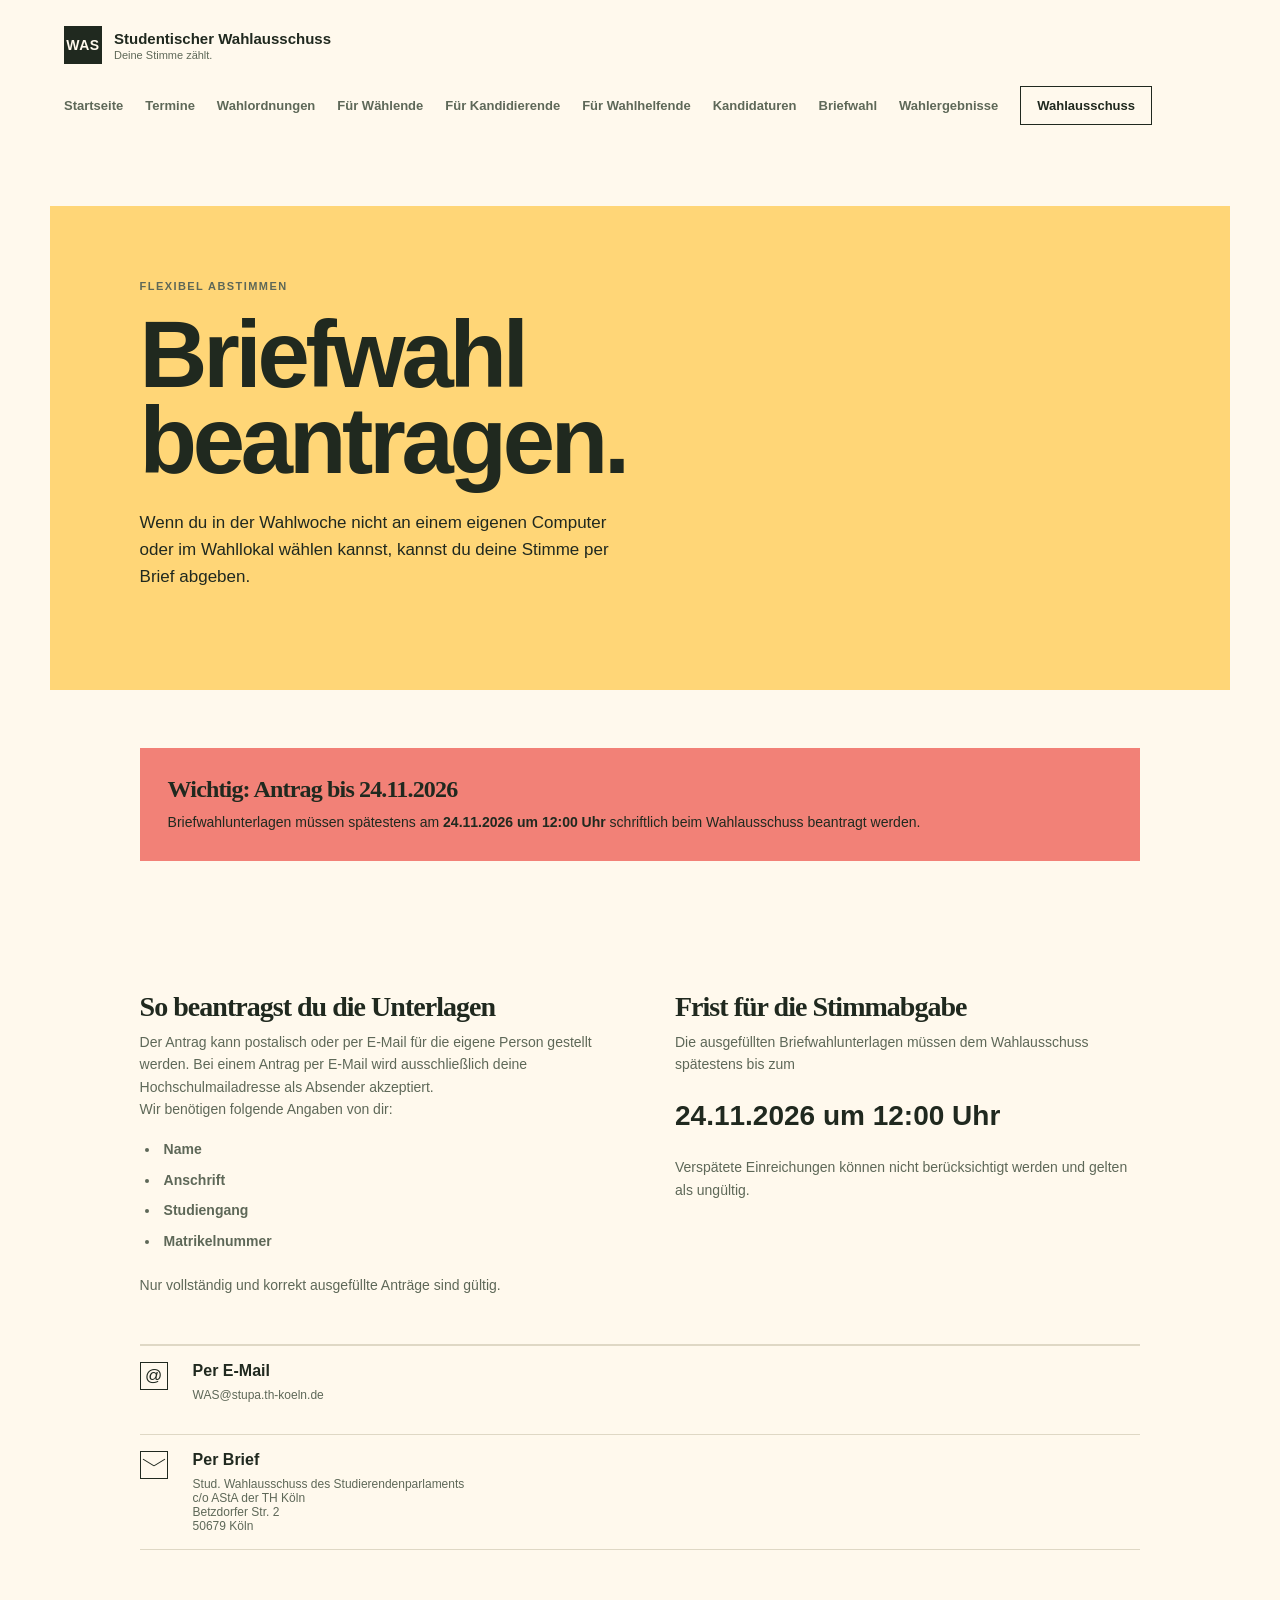
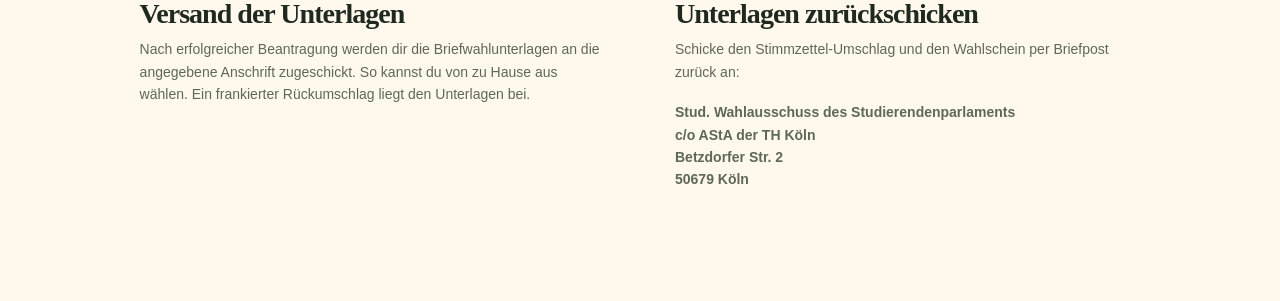
==== briefwahl.html @ cf27ba17 "Initial website for student election committee" ====
<!doctype html>
<html lang="de">
  <head>
    <meta charset="UTF-8" />
    <meta name="viewport" content="width=device-width, initial-scale=1.0" />
    <title>Briefwahl | Studentischer Wahlausschuss</title>
    <link rel="stylesheet" href="styles.css" />
    <script src="script.js" defer></script>
  </head>
  <body class="inner-page">
    <header class="site-header">
      <a class="brand" href="index.html" aria-label="Startseite Studentischer Wahlausschuss">
        <span class="brand-mark">WAS</span>
        <span><strong>Studentischer Wahlausschuss</strong><small>Deine Stimme zählt.</small></span>
      </a>
      <button class="menu-toggle" type="button" aria-expanded="false" aria-controls="site-nav">Menü</button>
      <nav id="site-nav" class="site-nav" aria-label="Hauptnavigation">
        <a href="index.html">Startseite</a><a href="termine.html">Termine</a><a href="wahlordnungen.html">Wahlordnungen</a><a href="waehlende.html">Für Wählende</a><a href="kandidierende.html">Für Kandidierende</a><a href="wahlhelfende.html">Für Wahlhelfende</a><a href="kandidaturen.html">Kandidaturen</a><a href="briefwahl.html">Briefwahl</a><a href="wahlergebnisse.html">Wahlergebnisse</a><a class="nav-cta" href="wahlausschuss.html">Wahlausschuss</a>
      </nav>
    </header>

    <main class="page-main">
      <section class="page-hero color-yellow">
        <p class="eyebrow">Flexibel abstimmen</p>
        <h1>Briefwahl<br /><em>beantragen.</em></h1>
        <p>Wenn du in der Wahlwoche nicht an einem eigenen Computer oder im Wahllokal wählen kannst, kannst du deine Stimme per Brief abgeben.</p>
      </section>

      <section class="page-callout" aria-labelledby="briefwahl-hinweis">
        <div class="callout callout-coral">
          <h2 id="briefwahl-hinweis">Wichtig: Antrag bis 24.11.2026</h2>
          <p>Briefwahlunterlagen müssen spätestens am <strong>24.11.2026 um 12:00 Uhr</strong> schriftlich beim Wahlausschuss beantragt werden.</p>
        </div>
      </section>

      <section class="page-content">
        <div class="text-columns briefwahl-copy">
          <div>
            <h2>So beantragst du die Unterlagen</h2>
            <p>Der Antrag kann postalisch oder per E-Mail für die eigene Person gestellt werden. Bei einem Antrag per E-Mail wird ausschließlich deine Hochschulmailadresse als Absender akzeptiert.</p>
            <p>Wir benötigen folgende Angaben von dir:</p>
            <ul>
              <li><strong>Name</strong></li>
              <li><strong>Anschrift</strong></li>
              <li><strong>Studiengang</strong></li>
              <li><strong>Matrikelnummer</strong></li>
            </ul>
            <p>Nur vollständig und korrekt ausgefüllte Anträge sind gültig.</p>
          </div>
          <div>
            <h2>Frist für die Stimmabgabe</h2>
            <p>Die ausgefüllten Briefwahlunterlagen müssen dem Wahlausschuss spätestens bis zum</p>
            <p class="briefwahl-deadline"><strong>24.11.2026 um 12:00 Uhr</strong></p>
            <p>Verspätete Einreichungen können nicht berücksichtigt werden und gelten als ungültig.</p>
          </div>
        </div>

        <div class="resource-list address-list">
          <div class="resource-panel"><span class="resource-icon">@</span><span><strong>Per E-Mail</strong><small><a href="mailto:WAS@stupa.th-koeln.de">WAS@stupa.th-koeln.de</a></small></span></div>
          <div class="resource-panel"><span class="resource-icon envelope-icon" aria-hidden="true"></span><span><strong>Per Brief</strong><small>Stud. Wahlausschuss des Studierendenparlaments<br />c/o AStA der TH Köln<br />Betzdorfer Str. 2<br />50679 Köln</small></span></div>
        </div>

        <div class="text-columns briefwahl-copy briefwahl-followup">
          <div>
            <h2>Versand der Unterlagen</h2>
            <p>Nach erfolgreicher Beantragung werden dir die Briefwahlunterlagen an die angegebene Anschrift zugeschickt. So kannst du von zu Hause aus wählen. Ein frankierter Rückumschlag liegt den Unterlagen bei.</p>
          </div>
          <div>
            <h2>Unterlagen zurückschicken</h2>
            <p>Schicke den Stimmzettel-Umschlag und den Wahlschein per Briefpost zurück an:</p>
            <address>Stud. Wahlausschuss des Studierendenparlaments<br />c/o AStA der TH Köln<br />Betzdorfer Str. 2<br />50679 Köln</address>
          </div>
        </div>
      </section>
    </main>

    
  </body>
</html>
---- styles.css ----
.facts-grid { display: grid; gap: 14px; grid-template-columns: repeat(2, 1fr); }.fact-card { background: var(--yellow); min-height: 190px; padding: 24px; }.fact-card:nth-child(2) { background: var(--coral); }.fact-card:nth-child(3) { background: var(--green); }.fact-card:nth-child(4) { background: var(--paper); border: 1px solid var(--line); }.fact-label { display: block; font-size: 11px; font-weight: 700; letter-spacing: .1em; text-transform: uppercase; }.fact-card strong { display: block; font-family: 'Space Grotesk'; font-size: 27px; letter-spacing: -.04em; line-height: 1.05; margin-top: 42px; }.fact-card p { font-size: 13px; line-height: 1.4; margin: 12px 0 0; }.fact-card .text-link { font-size: 12px; margin-top: 18px; }
.location-grid { display: grid; gap: 14px; grid-template-columns: repeat(3, 1fr); margin-top: 58px; }.location-card { background: var(--green); min-height: 170px; padding: 24px; }.location-card:nth-child(2) { background: var(--coral); }.location-card:nth-child(3) { background: var(--yellow); }.location-card h2 { font-family: 'Space Grotesk'; font-size: 23px; margin: 34px 0 12px; }.location-card p { font-size: 14px; line-height: 1.5; margin: 0; }
@import url('https://fonts.googleapis.com/css2?family=DM+Sans:wght@400;500;600;700&family=Space+Grotesk:wght@500;600;700&display=swap');

:root { --paper: #fff9ed; --ink: #20291f; --muted: #5e6858; --line: #dfd8c5; --green: #8BC34A; --coral: #F28177; --yellow: #FFD677; }
* { box-sizing: border-box; }
html { scroll-behavior: smooth; }
body { margin: 0; color: var(--ink); background: var(--paper); font-family: 'DM Sans', sans-serif; }
a { color: inherit; text-decoration: none; }
.site-header { align-items: center; display: grid; grid-template-columns: 1fr auto; max-width: 1280px; margin: auto; padding: 26px 5vw; }
.brand { align-items: center; display: flex; gap: 12px; }
.brand-mark { align-items: center; background: var(--ink); color: var(--paper); display: inline-flex; font-family: 'Space Grotesk', sans-serif; font-size: 14px; font-weight: 700; height: 38px; justify-content: center; letter-spacing: .04em; width: 38px; }
.brand strong, .brand small { display: block; }.brand strong { font-size: 15px; }.brand small { color: var(--muted); font-size: 11px; margin-top: 2px; }
.site-nav { align-items: center; display: flex; flex-wrap: wrap; font-size: 13px; font-weight: 600; gap: 12px 22px; grid-column: 1 / -1; justify-content: flex-start; margin-top: 22px; }.site-nav a:not(.nav-cta) { color: var(--muted); }.nav-cta { border: 1px solid var(--ink); padding: 11px 16px; }
.menu-toggle { display: none; }
.hero { margin: 60px auto 0; max-width: 1280px; min-height: 390px; padding: 0 5vw; }.hero-copy { max-width: 860px; padding-top: 36px; }.eyebrow { color: var(--muted); font-size: 11px; font-weight: 700; letter-spacing: .13em; margin: 0 0 20px; text-transform: uppercase; }
h1, h2, h3, p { margin-top: 0; } h1, h2 { font-family: 'Space Grotesk', sans-serif; letter-spacing: -.045em; }
h1 { font-size: clamp(54px, 8vw, 108px); line-height: .92; margin-bottom: 28px; max-width: 800px; } h1 span { color: var(--coral); } h1 em { color: var(--green); font-style: normal; }.hero-intro { color: var(--muted); font-size: 17px; line-height: 1.6; max-width: 440px; }
.hero-actions { align-items: center; display: flex; gap: 28px; margin-top: 35px; }.button { display: inline-flex; gap: 28px; padding: 15px 18px; }.button-dark { background: var(--ink); color: var(--paper); }.button span, .text-link span { font-size: 18px; }.text-link { border-bottom: 1px solid currentColor; font-size: 13px; font-weight: 700; padding-bottom: 4px; }
.section { max-width: 1280px; margin: auto; padding: 100px 5vw; }.section-heading { align-items: end; display: grid; grid-template-columns: 1fr auto; margin-bottom: 35px; }.section-heading .eyebrow, .section-heading h2 { grid-column: 1; }.section-heading .eyebrow { margin-bottom: 14px; }.section-heading h2 { font-size: clamp(35px, 4vw, 54px); margin-bottom: 0; }.section-heading .text-link { grid-column: 2; grid-row: 2; margin-bottom: 8px; }
.timeline { border-top: 1px solid var(--line); }.timeline-item { align-items: center; border-bottom: 1px solid var(--line); display: grid; gap: 35px; grid-template-columns: 140px 1fr 30px; min-height: 120px; padding: 15px 0; }.timeline-item time { align-items: baseline; display: flex; gap: 9px; }.timeline-item time b { font-family: 'Space Grotesk'; font-size: 38px; }.timeline-item time span { color: var(--muted); font-size: 12px; }.timeline-item h3 { font-size: 18px; margin-bottom: 6px; }.timeline-item p { color: var(--muted); font-size: 13px; margin: 0; }.tag { background: var(--green); font-size: 10px; font-weight: 700; padding: 5px 8px; text-transform: uppercase; }.is-current h3 { margin-top: 10px; }.item-arrow { font-size: 22px; }
.choice-section { background: var(--ink); max-width: none; padding-left: max(5vw, calc((100vw - 1180px) / 2)); padding-right: max(5vw, calc((100vw - 1180px) / 2)); }.choice-section h2, .choice-section .eyebrow { color: var(--paper); }.choice-grid { display: grid; gap: 15px; grid-template-columns: repeat(3, 1fr); }.choice-card { min-height: 320px; padding: 25px; position: relative; transition: transform .2s ease; }.choice-card:hover { transform: translateY(-6px); }.choice-yellow { background: var(--yellow); }.choice-coral { background: var(--coral); }.choice-ink { background: var(--green); }.card-number { font-size: 11px; font-weight: 700; }.card-icon { font-size: 31px; position: absolute; right: 24px; top: 22px; }.choice-card h3 { bottom: 84px; font-family: 'Space Grotesk'; font-size: 27px; letter-spacing: -.04em; line-height: 1; margin: 0; position: absolute; max-width: 180px; }.choice-card p { bottom: 25px; font-size: 13px; line-height: 1.4; margin: 0; max-width: 220px; position: absolute; }.card-arrow { bottom: 24px; font-size: 23px; position: absolute; right: 25px; }
.service-section { display: grid; gap: 10vw; grid-template-columns: .8fr 1.2fr; }.service-section h2 { font-size: clamp(40px, 5vw, 67px); line-height: .98; }.resource-list { border-top: 1px solid var(--line); }.resource-list a { align-items: center; border-bottom: 1px solid var(--line); display: grid; gap: 18px; grid-template-columns: 34px 1fr 20px; min-height: 86px; }.resource-icon { border: 1px solid var(--ink); font-size: 17px; height: 28px; line-height: 26px; text-align: center; width: 28px; }.resource-list strong, .resource-list small { display: block; }.resource-list strong { font-size: 15px; }.resource-list small { color: var(--muted); font-size: 12px; margin-top: 4px; }.site-footer { border-top: 1px solid var(--line); color: var(--muted); display: flex; font-size: 11px; gap: 30px; justify-content: space-between; margin: 0 5vw; padding: 24px 0; }
@media (max-width: 700px) { .site-header { display: flex; padding: 20px 6vw; }.menu-toggle { background: none; border: 1px solid var(--ink); display: block; font: inherit; font-size: 12px; padding: 9px 12px; }.site-nav { background: var(--paper); border-bottom: 1px solid var(--line); display: none; flex-direction: column; gap: 20px; grid-column: auto; left: 0; margin-top: 0; padding: 25px 6vw; position: absolute; right: 0; top: 78px; z-index: 3; }.site-nav.is-open { display: flex; }.hero { display: block; margin-top: 25px; min-height: auto; padding: 0 6vw 70px; }.hero-copy { padding-top: 25px; }.section { padding: 70px 6vw; }.section-heading { display: block; }.section-heading .text-link { display: inline-block; margin-top: 22px; }.timeline-item { gap: 15px; grid-template-columns: 95px 1fr 20px; }.timeline-item time { display: block; }.timeline-item time b, .timeline-item time span { display: block; }.timeline-item time b { font-size: 30px; }.timeline-item h3 { font-size: 15px; }.choice-grid, .service-section { grid-template-columns: 1fr; }.choice-card { min-height: 250px; }.service-section { gap: 45px; }.site-footer { align-items: flex-start; flex-direction: column; gap: 8px; margin: 0 6vw; } }

.page-main { min-height: calc(100vh - 150px); }
.page-hero { background: var(--yellow); margin: 55px auto 0; max-width: 1180px; padding: 74px 7vw 82px; }
.page-hero.color-coral { background: var(--coral); }
.page-hero.color-green { background: var(--green); }
.page-callout { margin: 58px auto; max-width: 1180px; padding: 0 7vw; }.page-callout .callout { margin-top: 0; padding: 28px; }.page-callout .callout-coral { background: var(--coral); }.page-callout .callout-coral p { color: var(--ink); }
.briefwahl-copy { align-items: start; gap: 80px; }.briefwahl-copy > div { max-width: 460px; }.briefwahl-copy h2 { font-size: 28px; }.briefwahl-copy ul { color: var(--muted); display: grid; font-size: 14px; gap: 8px; line-height: 1.6; margin: 18px 0 22px; padding-left: 20px; }.briefwahl-copy li { font-size: inherit; padding-left: 4px; }.briefwahl-deadline { color: var(--ink) !important; font-family: 'DM Sans', sans-serif; font-size: clamp(16px, 7vw, 28px) !important; letter-spacing: 0; line-height: 1.2; margin: 18px 0 !important; white-space: nowrap; }
.briefwahl-copy { margin-top: -44px; }
.page-hero h1 { font-size: clamp(52px, 8vw, 94px); margin-bottom: 24px; }
.page-hero h1 em { color: var(--ink); }
.page-hero > p:last-child { font-size: 17px; line-height: 1.6; max-width: 500px; }
.page-content { margin: 0 auto; max-width: 1180px; padding: 74px 7vw 110px; }
.info-block { align-items: center; display: grid; gap: 45px; grid-template-columns: 150px 1fr; }
.highlight-block { background: var(--paper); border: 1px solid var(--line); padding: 28px; }
.date-big { font-family: 'Space Grotesk'; font-size: 58px; line-height: .88; }.date-big small { font-family: 'DM Sans'; font-size: 11px; letter-spacing: .1em; }
.info-block h2, .detail-list h2, .text-columns h2, .step-grid h2, .callout h2 { font-family: 'Space Grotesk'; font-size: 24px; letter-spacing: -.035em; margin: 14px 0 8px; }.info-block p, .detail-list p, .text-columns p, .step-grid p, .callout p { color: var(--muted); font-size: 14px; line-height: 1.6; margin-bottom: 0; }
.detail-list { border-top: 1px solid var(--line); margin-top: 48px; }.detail-list article { align-items: start; border-bottom: 1px solid var(--line); display: grid; gap: 40px; grid-template-columns: 145px 1fr; padding: 28px 0; }.detail-list time { font-family: 'Space Grotesk'; font-size: 18px; font-weight: 700; }.detail-list h2 { margin-top: 0; }
.resource-page { display: grid; gap: 14px; }.resource-panel { align-items: start; border-bottom: 1px solid var(--line); border-top: 1px solid var(--line); display: grid; gap: 18px; grid-template-columns: 35px 1fr; min-height: 90px; padding: 16px 0; }.resource-panel + .resource-panel { border-top: 0; }.resource-panel strong, .resource-panel small { display: block; }.resource-panel strong { font-size: 16px; }.resource-panel small { color: var(--muted); font-size: 12px; margin-top: 5px; }.resource-icon { align-items: center; display: inline-flex; height: 28px; justify-content: center; width: 28px; }.envelope-icon { border: 1px solid var(--ink); position: relative; }.envelope-icon::before, .envelope-icon::after { border-top: 1px solid var(--ink); content: ''; position: absolute; top: 10px; width: 13px; }.envelope-icon::before { left: 1px; transform: rotate(32deg); }.envelope-icon::after { right: 1px; transform: rotate(-32deg); }
.address-list .resource-panel > span:nth-child(2) { display: grid; align-content: start; gap: 8px; }.address-list .resource-panel strong + small { margin-top: 0; }.address-list .resource-panel small { white-space: nowrap; }.address-list .resource-panel small a { border: 0; display: inline; min-height: 0; padding: 0; white-space: inherit; }
.address-list { margin-top: 48px; }
.briefwahl-followup { margin-top: 48px !important; }.briefwahl-followup address { color: var(--muted); font-size: 14px; font-style: normal; line-height: 1.6; margin-top: 18px; }
.briefwahl-followup address { font-weight: 700; }
.candidate-content { padding-top: 58px; }.candidate-deadline { background: var(--coral); padding: 28px; }.candidate-deadline strong { display: block; font-family: 'Space Grotesk'; font-size: clamp(28px, 4vw, 48px); letter-spacing: -.04em; margin: 18px 0 10px; }.candidate-deadline p { color: var(--ink); font-size: 14px; line-height: 1.6; margin: 0; max-width: 650px; }.candidate-columns { margin-top: 58px; }.candidate-columns h2, .candidate-section h2 { margin-top: 0; }.candidate-steps { color: var(--muted); display: grid; gap: 14px; font-size: 14px; line-height: 1.6; margin: 0; padding-left: 22px; }.candidate-section { border-top: 1px solid var(--line); margin-top: 70px; padding-top: 45px; }.candidate-section > .eyebrow { margin-bottom: 14px; }.candidate-section > h2 { font-size: clamp(28px, 4vw, 42px); margin-bottom: 18px; }.candidate-section > p { color: var(--muted); font-size: 14px; line-height: 1.6; max-width: 720px; }.support-grid { display: grid; gap: 14px; grid-template-columns: repeat(2, minmax(0, 1fr)); margin: 30px 0; max-width: 720px; }.support-grid > div { align-items: center; background: var(--green); display: flex; gap: 18px; padding: 22px; }.support-grid > div:last-child { background: var(--yellow); }.support-grid strong { font-family: 'Space Grotesk'; font-size: 48px; letter-spacing: -.05em; }.support-grid span { font-size: 13px; line-height: 1.35; }.candidate-documents { border-top: 0; padding-top: 0; }.document-list { border-top: 1px solid var(--line); margin-top: 30px; max-width: 820px; }.document-list > div { align-items: center; border-bottom: 1px solid var(--line); display: grid; gap: 18px; grid-template-columns: 35px 1fr; min-height: 80px; }.document-list strong, .document-list small { display: block; }.document-list strong { font-size: 15px; }.document-list small { color: var(--muted); font-size: 12px; margin-top: 4px; }.self-presentation { background: var(--paper); border: 1px solid var(--line); padding: 34px; }.candidate-content > .callout { margin-top: 50px; }
.document-page { padding-top: 58px; }.document-intro h2 { font-size: 28px; margin: 0 0 10px; }.document-intro > p:last-child { color: var(--muted); font-size: 14px; line-height: 1.6; }.document-list-large { max-width: none; margin-top: 42px; }.document-list-large > a { align-items: center; border-bottom: 1px solid var(--line); display: grid; gap: 18px; grid-template-columns: 50px 1fr 25px; min-height: 92px; padding: 14px 0; }.document-list-large > a:first-child { border-top: 1px solid var(--line); }.document-list-large .resource-icon { background: var(--ink); color: var(--paper); font-size: 9px; font-weight: 700; height: 30px; letter-spacing: .04em; width: 38px; }.document-list-large strong, .document-list-large small { display: block; }.document-list-large strong { font-size: 16px; }.document-list-large small { color: var(--muted); font-size: 12px; margin-top: 5px; }.document-list-large > a > span:last-child { font-size: 22px; }
.document-placeholder { cursor: default; opacity: .7; }.document-placeholder > span:last-child { color: var(--muted); }.candidatures-note { margin-top: 58px; }
.voter-content { padding-top: 58px; }.voter-columns { margin-top: 0; }.voter-columns h2, .voter-section > h2 { margin-top: 0; }.voter-section { border-top: 1px solid var(--line); margin-top: 70px; padding-top: 45px; }.voter-section > .eyebrow { margin-bottom: 14px; }.voter-section > h2 { font-size: clamp(28px, 4vw, 42px); margin-bottom: 18px; }.voter-section > p { color: var(--muted); font-size: 14px; line-height: 1.6; max-width: 760px; }.voter-election { background: var(--paper); border: 1px solid var(--line); padding: 34px; }.voter-time { background: var(--green); margin-top: 30px; max-width: 620px; padding: 22px; }.voter-time strong { display: block; font-family: 'Space Grotesk'; font-size: clamp(28px, 4vw, 45px); letter-spacing: -.04em; margin: 14px 0 6px; }.voter-time p { font-size: 13px; margin: 0; }.opening-hours { margin-top: 28px; }.voter-briefwahl { background: var(--yellow); padding: 34px; }.voter-briefwahl > p { color: var(--ink); }.voter-briefwahl .button { margin-top: 14px; }.voter-newspaper .resource-panel { max-width: 700px; margin-top: 28px; }.voter-newspaper .resource-panel .resource-icon { background: var(--ink); color: var(--paper); font-size: 9px; font-weight: 700; height: 30px; width: 38px; }
.helper-content { padding-top: 58px; }.helper-callout { background: var(--coral); padding: 28px; }.helper-callout strong { display: block; font-family: 'Space Grotesk'; font-size: clamp(32px, 5vw, 56px); letter-spacing: -.05em; margin: 18px 0 10px; }.helper-callout p { color: var(--ink); font-size: 14px; line-height: 1.6; margin: 0; max-width: 650px; }.helper-columns { margin-top: 58px; }.helper-columns h2, .helper-section > h2 { margin-top: 0; }.helper-section { border-top: 1px solid var(--line); margin-top: 70px; padding-top: 45px; }.helper-section > .eyebrow { margin-bottom: 14px; }.helper-section > h2 { font-size: clamp(28px, 4vw, 42px); margin-bottom: 18px; }.helper-section > p { color: var(--muted); font-size: 14px; line-height: 1.6; max-width: 760px; }.helper-role-grid { display: grid; gap: 14px; grid-template-columns: repeat(2, 1fr); }.helper-role-grid article { background: var(--green); min-height: 300px; padding: 25px; }.helper-role-grid article:last-child { background: var(--yellow); }.helper-role-grid article > span { font-family: 'Space Grotesk'; font-size: 14px; font-weight: 700; }.helper-role-grid h3 { font-family: 'Space Grotesk'; font-size: 25px; margin: 56px 0 12px; }.helper-role-grid p { color: var(--ink); font-size: 14px; line-height: 1.55; }.helper-role-grid strong, .helper-role-grid small { display: block; }.helper-role-grid strong { font-family: 'Space Grotesk'; font-size: 21px; margin-top: 24px; }.helper-role-grid small { font-size: 12px; line-height: 1.5; margin-top: 5px; }.helper-list { color: var(--muted); display: grid; gap: 12px; font-size: 14px; line-height: 1.55; max-width: 760px; padding-left: 22px; }.helper-pay { background: var(--paper); border: 1px solid var(--line); padding: 34px; }.helper-pay > p { color: var(--ink); }.helper-apply { padding-bottom: 20px; }.helper-apply .button { margin-top: 10px; }.helper-pdf { max-width: 700px; margin-top: 30px; }
.committee-content { padding-top: 58px; }.committee-intro { max-width: 760px; }.committee-intro p, .committee-contact > p { color: var(--muted); font-size: 16px; line-height: 1.7; }.committee-section { border-top: 1px solid var(--line); margin-top: 70px; padding-top: 45px; }.committee-section > .eyebrow { margin-bottom: 14px; }.committee-section h2 { font-size: clamp(28px, 4vw, 42px); margin: 0 0 24px; }.member-list { border-top: 1px solid var(--line); list-style: none; margin: 0; max-width: 760px; padding: 0; }.member-list li { align-items: baseline; border-bottom: 1px solid var(--line); display: flex; font-size: 16px; justify-content: space-between; padding: 14px 0; }.member-list li span { color: var(--muted); font-size: 12px; }.committee-contact address { color: var(--muted); font-size: 14px; font-style: normal; line-height: 1.7; margin: 25px 0; }.contact-email { font-size: 17px; font-weight: 700; }
.candidate-note { margin-top: 28px !important; }
.text-columns { display: grid; gap: 70px; grid-template-columns: repeat(2, 1fr); margin-top: 70px; }.text-columns h2 { font-size: 28px; margin-top: 0; }.text-link { display: inline-block; margin-top: 20px; }.step-grid { display: grid; gap: 14px; grid-template-columns: repeat(3, 1fr); }.step-grid article { background: var(--paper); border-top: 4px solid var(--green); min-height: 220px; padding: 24px; }.step-grid article:nth-child(2) { border-color: var(--coral); }.step-grid article:nth-child(3) { border-color: var(--yellow); }.step-grid article > span { font-family: 'Space Grotesk'; font-size: 15px; font-weight: 700; }.step-grid h2 { font-size: 22px; margin-top: 50px; }.callout { background: var(--yellow); margin-top: 55px; padding: 30px; }.callout h2 { margin-top: 0; }.result-status { align-items: center; background: var(--green); display: flex; gap: 18px; padding: 25px; }.status-dot { background: var(--ink); border-radius: 50%; height: 12px; width: 12px; }.result-status strong { font-family: 'Space Grotesk'; font-size: 18px; }.result-status p { margin: 5px 0 0; }

@media (max-width: 700px) { .page-hero { margin-top: 25px; padding: 55px 6vw 60px; }.page-content { padding: 55px 6vw 80px; }.page-callout { margin: 40px auto; }.info-block, .detail-list article { gap: 20px; grid-template-columns: 90px 1fr; }.date-big { font-size: 42px; }.step-grid, .text-columns, .facts-grid, .location-grid { grid-template-columns: 1fr; }.text-columns { gap: 42px; margin-top: 45px; }.briefwahl-copy { margin-top: -27px; }.step-grid h2 { margin-top: 35px; } }

.page-content .briefwahl-copy { margin-top: -2px; }
@media (max-width: 700px) { .page-content .briefwahl-copy { margin-top: -5px; } }
@media (max-width: 700px) { .candidate-content { padding-top: 40px; }.candidate-columns { margin-top: 42px; }.support-grid { grid-template-columns: 1fr; }.self-presentation { padding: 25px; }.voter-content { padding-top: 40px; }.voter-election, .voter-briefwahl { padding: 25px; }.voter-section { margin-top: 48px; padding-top: 34px; } }
@media (max-width: 700px) { .helper-content { padding-top: 40px; }.helper-columns { margin-top: 42px; }.helper-role-grid { grid-template-columns: 1fr; }.helper-pay { padding: 25px; } }
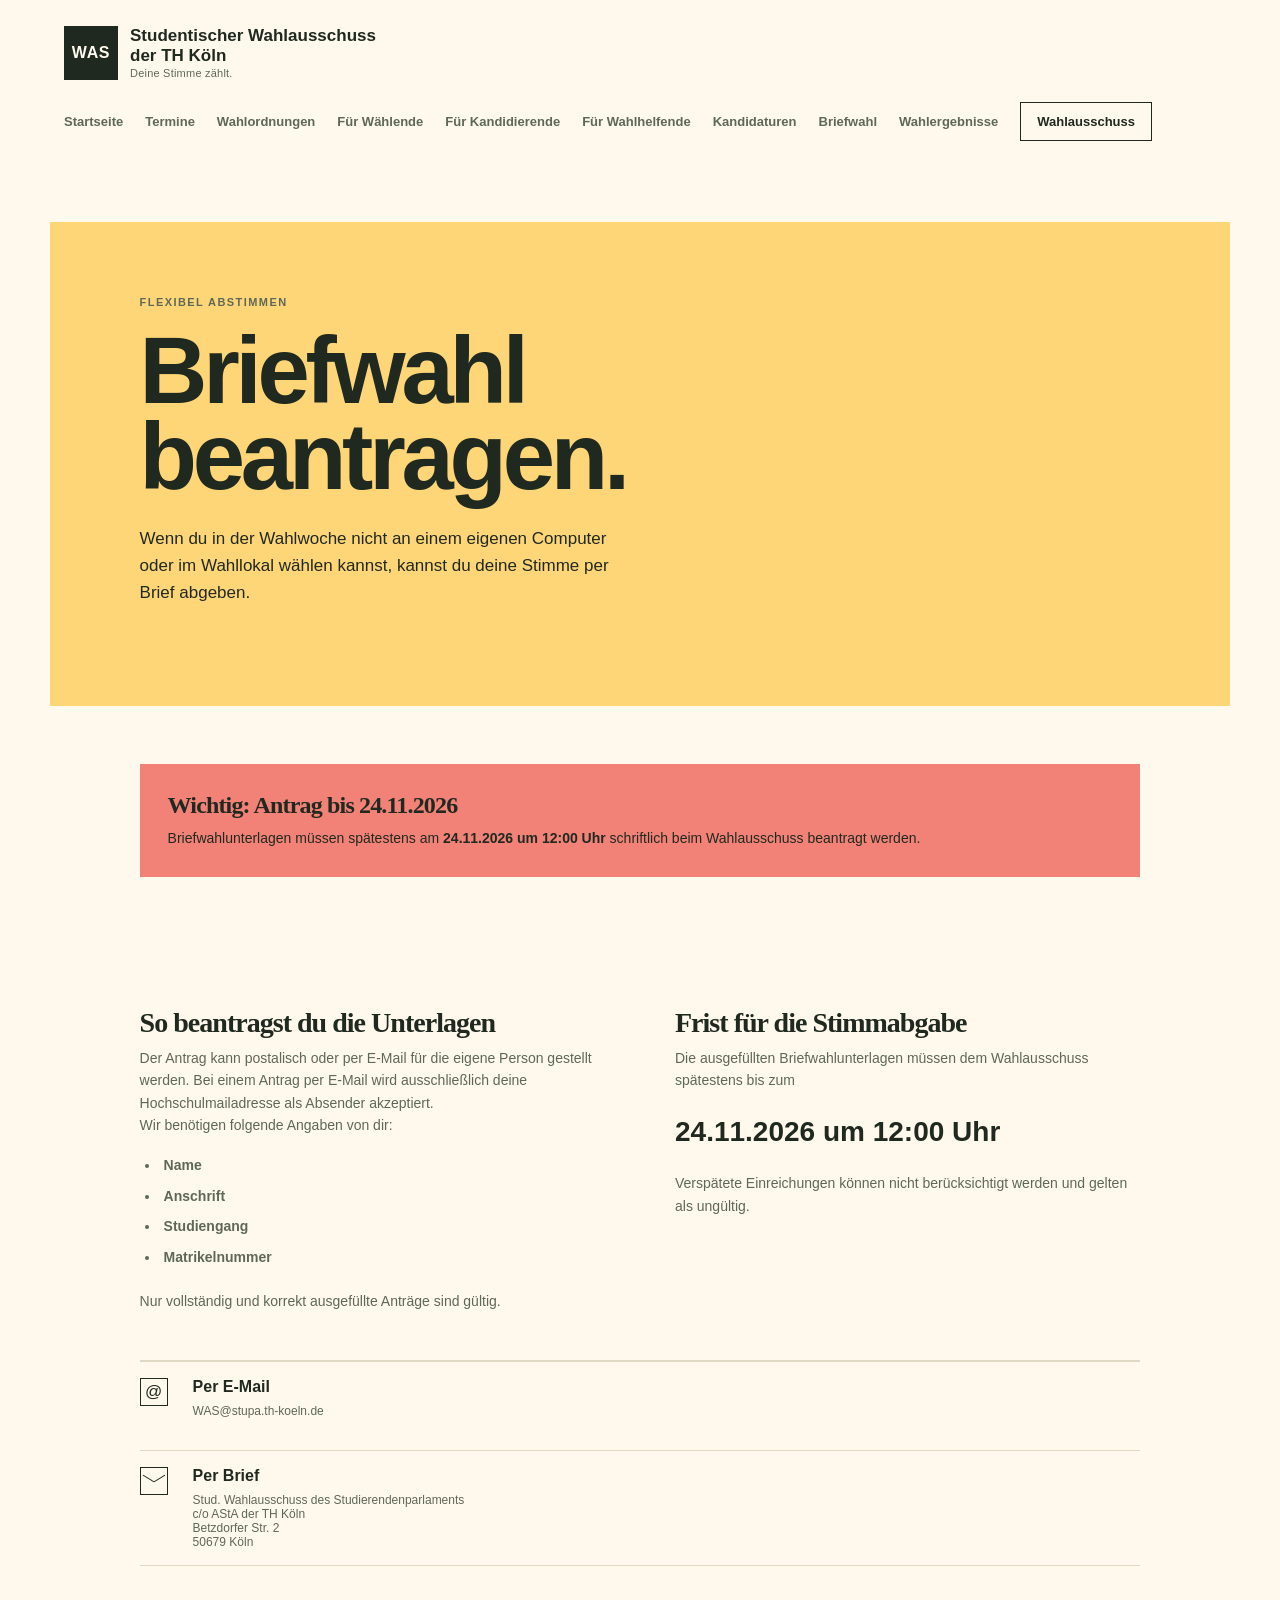
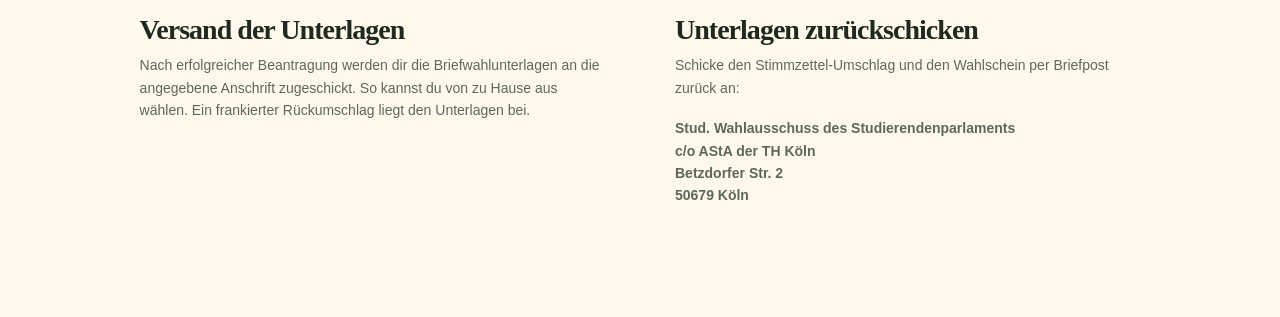
==== commit 45ccaf49: "Aktualisiere Website-Inhalte und Layout" ====
--- a/briefwahl.html
+++ b/briefwahl.html
@@ -11,7 +11,7 @@
     <header class="site-header">
       <a class="brand" href="index.html" aria-label="Startseite Studentischer Wahlausschuss">
         <span class="brand-mark">WAS</span>
-        <span><strong>Studentischer Wahlausschuss</strong><small>Deine Stimme zählt.</small></span>
+        <span><strong>Studentischer Wahlausschuss</strong><strong>der TH Köln</strong><small>Deine Stimme zählt.</small></span>
       </a>
       <button class="menu-toggle" type="button" aria-expanded="false" aria-controls="site-nav">Menü</button>
       <nav id="site-nav" class="site-nav" aria-label="Hauptnavigation">
--- a/styles.css
+++ b/styles.css
@@ -9,8 +9,8 @@
 a { color: inherit; text-decoration: none; }
 .site-header { align-items: center; display: grid; grid-template-columns: 1fr auto; max-width: 1280px; margin: auto; padding: 26px 5vw; }
 .brand { align-items: center; display: flex; gap: 12px; }
-.brand-mark { align-items: center; background: var(--ink); color: var(--paper); display: inline-flex; font-family: 'Space Grotesk', sans-serif; font-size: 14px; font-weight: 700; height: 38px; justify-content: center; letter-spacing: .04em; width: 38px; }
-.brand strong, .brand small { display: block; }.brand strong { font-size: 15px; }.brand small { color: var(--muted); font-size: 11px; margin-top: 2px; }
+.brand-mark { align-items: center; background: var(--ink); color: var(--paper); display: inline-flex; flex: 0 0 54px; font-family: 'Space Grotesk', sans-serif; font-size: 16px; font-weight: 700; height: 54px; justify-content: center; letter-spacing: .04em; width: 54px; }
+.brand strong, .brand small { display: block; }.brand strong { font-size: 17px; line-height: 1.05; }.brand strong + strong { margin-top: 2px; }.brand small { color: var(--muted); font-size: 11px; letter-spacing: .02em; margin-top: 3px; }
 .site-nav { align-items: center; display: flex; flex-wrap: wrap; font-size: 13px; font-weight: 600; gap: 12px 22px; grid-column: 1 / -1; justify-content: flex-start; margin-top: 22px; }.site-nav a:not(.nav-cta) { color: var(--muted); }.nav-cta { border: 1px solid var(--ink); padding: 11px 16px; }
 .menu-toggle { display: none; }
 .hero { margin: 60px auto 0; max-width: 1280px; min-height: 390px; padding: 0 5vw; }.hero-copy { max-width: 860px; padding-top: 36px; }.eyebrow { color: var(--muted); font-size: 11px; font-weight: 700; letter-spacing: .13em; margin: 0 0 20px; text-transform: uppercase; }
@@ -21,7 +21,7 @@
 .timeline { border-top: 1px solid var(--line); }.timeline-item { align-items: center; border-bottom: 1px solid var(--line); display: grid; gap: 35px; grid-template-columns: 140px 1fr 30px; min-height: 120px; padding: 15px 0; }.timeline-item time { align-items: baseline; display: flex; gap: 9px; }.timeline-item time b { font-family: 'Space Grotesk'; font-size: 38px; }.timeline-item time span { color: var(--muted); font-size: 12px; }.timeline-item h3 { font-size: 18px; margin-bottom: 6px; }.timeline-item p { color: var(--muted); font-size: 13px; margin: 0; }.tag { background: var(--green); font-size: 10px; font-weight: 700; padding: 5px 8px; text-transform: uppercase; }.is-current h3 { margin-top: 10px; }.item-arrow { font-size: 22px; }
 .choice-section { background: var(--ink); max-width: none; padding-left: max(5vw, calc((100vw - 1180px) / 2)); padding-right: max(5vw, calc((100vw - 1180px) / 2)); }.choice-section h2, .choice-section .eyebrow { color: var(--paper); }.choice-grid { display: grid; gap: 15px; grid-template-columns: repeat(3, 1fr); }.choice-card { min-height: 320px; padding: 25px; position: relative; transition: transform .2s ease; }.choice-card:hover { transform: translateY(-6px); }.choice-yellow { background: var(--yellow); }.choice-coral { background: var(--coral); }.choice-ink { background: var(--green); }.card-number { font-size: 11px; font-weight: 700; }.card-icon { font-size: 31px; position: absolute; right: 24px; top: 22px; }.choice-card h3 { bottom: 84px; font-family: 'Space Grotesk'; font-size: 27px; letter-spacing: -.04em; line-height: 1; margin: 0; position: absolute; max-width: 180px; }.choice-card p { bottom: 25px; font-size: 13px; line-height: 1.4; margin: 0; max-width: 220px; position: absolute; }.card-arrow { bottom: 24px; font-size: 23px; position: absolute; right: 25px; }
 .service-section { display: grid; gap: 10vw; grid-template-columns: .8fr 1.2fr; }.service-section h2 { font-size: clamp(40px, 5vw, 67px); line-height: .98; }.resource-list { border-top: 1px solid var(--line); }.resource-list a { align-items: center; border-bottom: 1px solid var(--line); display: grid; gap: 18px; grid-template-columns: 34px 1fr 20px; min-height: 86px; }.resource-icon { border: 1px solid var(--ink); font-size: 17px; height: 28px; line-height: 26px; text-align: center; width: 28px; }.resource-list strong, .resource-list small { display: block; }.resource-list strong { font-size: 15px; }.resource-list small { color: var(--muted); font-size: 12px; margin-top: 4px; }.site-footer { border-top: 1px solid var(--line); color: var(--muted); display: flex; font-size: 11px; gap: 30px; justify-content: space-between; margin: 0 5vw; padding: 24px 0; }
-@media (max-width: 700px) { .site-header { display: flex; padding: 20px 6vw; }.menu-toggle { background: none; border: 1px solid var(--ink); display: block; font: inherit; font-size: 12px; padding: 9px 12px; }.site-nav { background: var(--paper); border-bottom: 1px solid var(--line); display: none; flex-direction: column; gap: 20px; grid-column: auto; left: 0; margin-top: 0; padding: 25px 6vw; position: absolute; right: 0; top: 78px; z-index: 3; }.site-nav.is-open { display: flex; }.hero { display: block; margin-top: 25px; min-height: auto; padding: 0 6vw 70px; }.hero-copy { padding-top: 25px; }.section { padding: 70px 6vw; }.section-heading { display: block; }.section-heading .text-link { display: inline-block; margin-top: 22px; }.timeline-item { gap: 15px; grid-template-columns: 95px 1fr 20px; }.timeline-item time { display: block; }.timeline-item time b, .timeline-item time span { display: block; }.timeline-item time b { font-size: 30px; }.timeline-item h3 { font-size: 15px; }.choice-grid, .service-section { grid-template-columns: 1fr; }.choice-card { min-height: 250px; }.service-section { gap: 45px; }.site-footer { align-items: flex-start; flex-direction: column; gap: 8px; margin: 0 6vw; } }
+@media (max-width: 700px) { .site-header { display: flex; justify-content: space-between; padding: 20px 6vw; position: relative; }.brand-mark { flex-basis: 50px; height: 50px; width: 50px; }.brand strong { font-size: 15px; }.menu-toggle { background: none; border: 1px solid var(--ink); display: block; flex: 0 0 auto; font: inherit; font-size: 12px; margin-left: auto; padding: 9px 12px; }.site-nav { background: var(--paper); border: 1px solid var(--line); display: none; flex-direction: column; gap: 20px; grid-column: auto; left: auto; margin-top: 0; padding: 25px; position: absolute; right: 6vw; top: 78px; width: min(320px, calc(100vw - 12vw)); z-index: 3; }.site-nav.is-open { display: flex; }.hero { display: block; margin-top: 25px; min-height: auto; padding: 0 6vw 70px; }.hero-copy { padding-top: 25px; }.section { padding: 70px 6vw; }.section-heading { display: block; }.section-heading .text-link { display: inline-block; margin-top: 22px; }.timeline-item { gap: 15px; grid-template-columns: 95px 1fr 20px; }.timeline-item time { display: block; }.timeline-item time b, .timeline-item time span { display: block; }.timeline-item time b { font-size: 30px; }.timeline-item h3 { font-size: 15px; }.choice-grid, .service-section { grid-template-columns: 1fr; }.choice-card { min-height: 250px; }.service-section { gap: 45px; }.site-footer { align-items: flex-start; flex-direction: column; gap: 8px; margin: 0 6vw; } }
 
 .page-main { min-height: calc(100vh - 150px); }
 .page-hero { background: var(--yellow); margin: 55px auto 0; max-width: 1180px; padding: 74px 7vw 82px; }
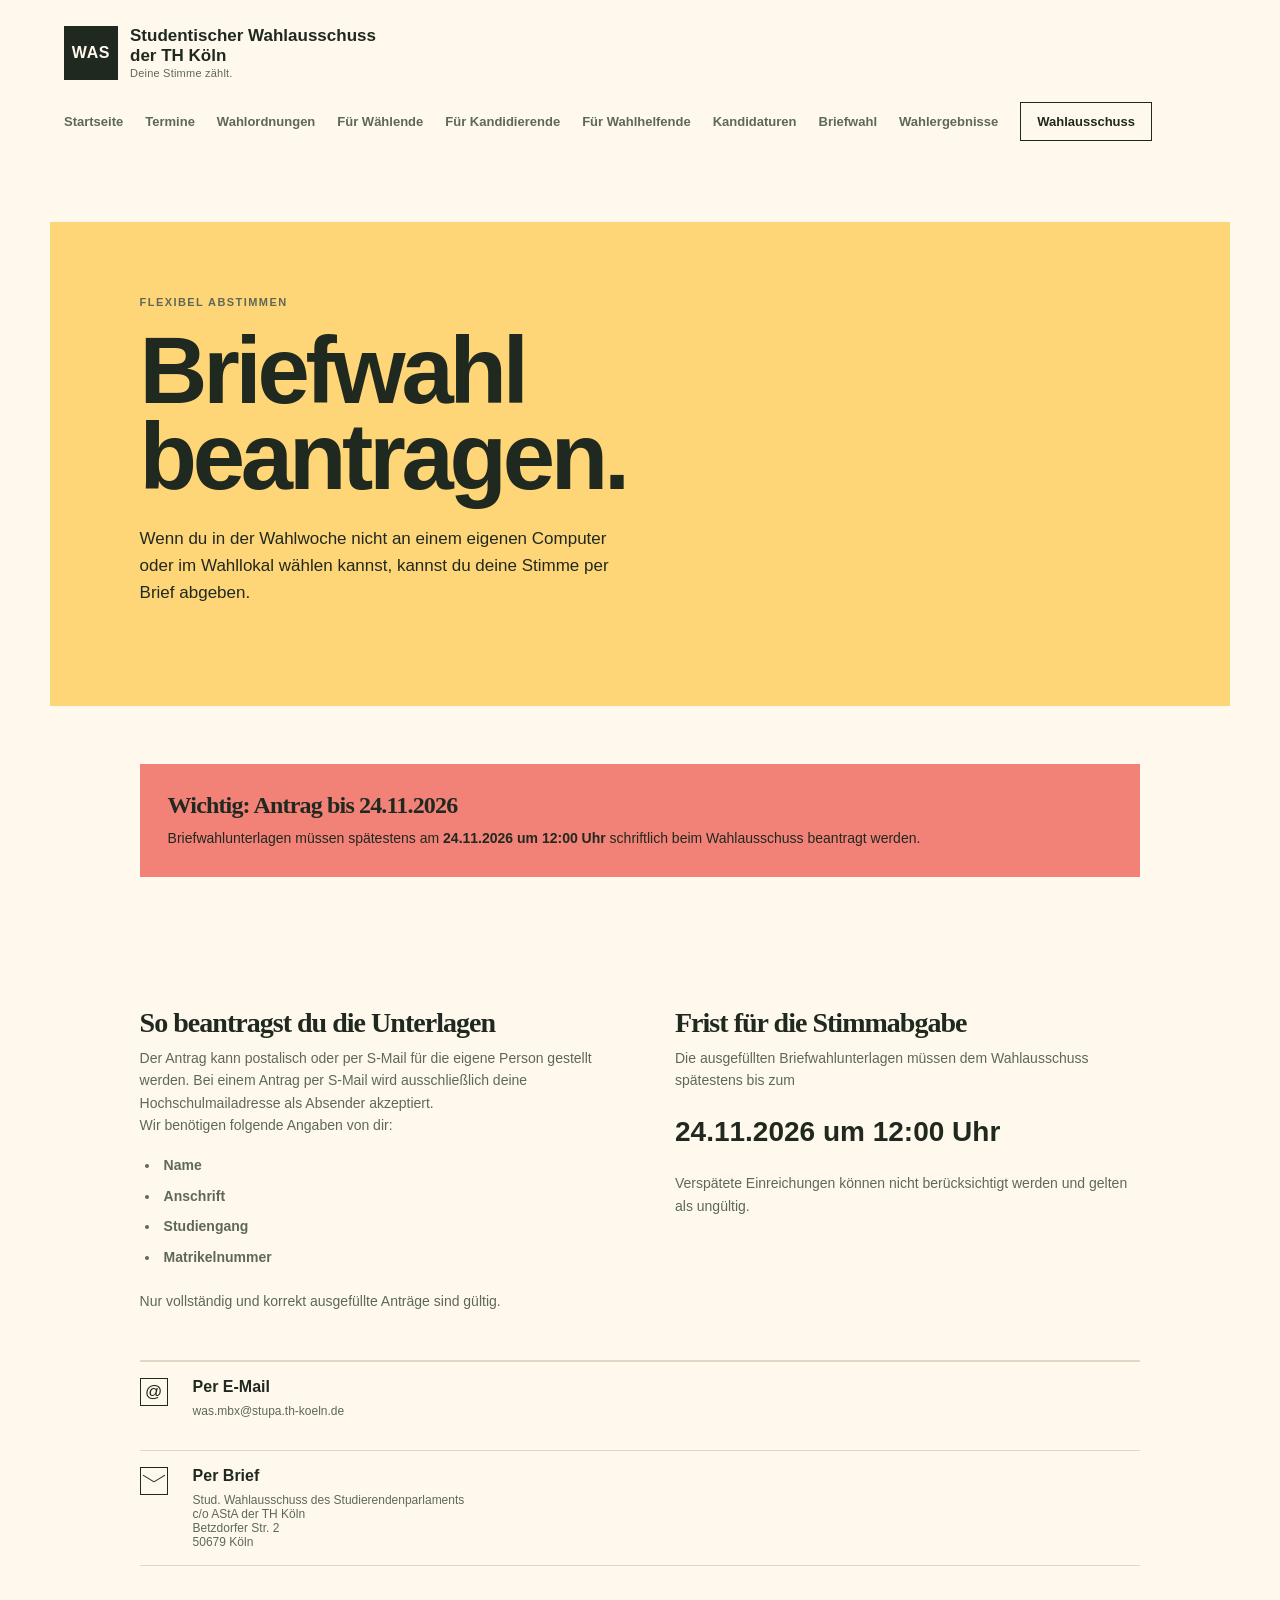
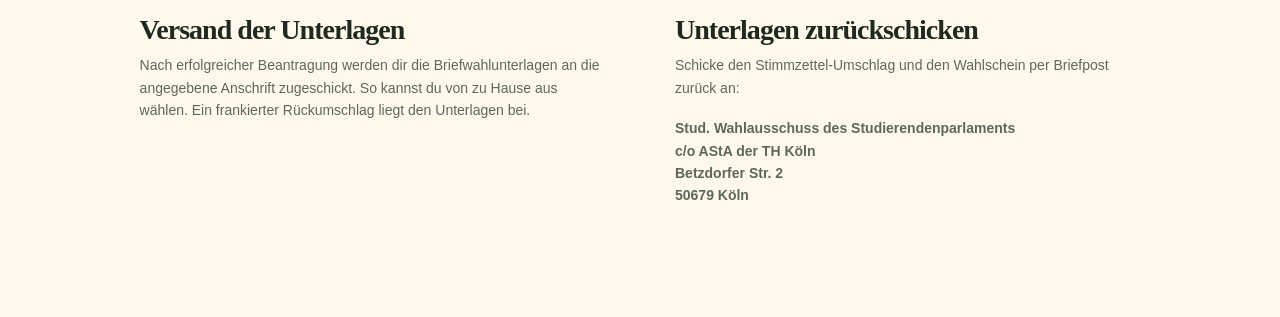
==== commit 0b6ce8ee: "Inhalt der gesamten Webseite überarbeitet: Texte korrigiert, Termine angepasst, PDF Dokumente aktual" ====
--- a/briefwahl.html
+++ b/briefwahl.html
@@ -37,7 +37,7 @@
         <div class="text-columns briefwahl-copy">
           <div>
             <h2>So beantragst du die Unterlagen</h2>
-            <p>Der Antrag kann postalisch oder per E-Mail für die eigene Person gestellt werden. Bei einem Antrag per E-Mail wird ausschließlich deine Hochschulmailadresse als Absender akzeptiert.</p>
+            <p>Der Antrag kann postalisch oder per S-Mail für die eigene Person gestellt werden. Bei einem Antrag per S-Mail wird ausschließlich deine Hochschulmailadresse als Absender akzeptiert.</p>
             <p>Wir benötigen folgende Angaben von dir:</p>
             <ul>
               <li><strong>Name</strong></li>
@@ -56,7 +56,7 @@
         </div>
 
         <div class="resource-list address-list">
-          <div class="resource-panel"><span class="resource-icon">@</span><span><strong>Per E-Mail</strong><small><a href="mailto:WAS@stupa.th-koeln.de">WAS@stupa.th-koeln.de</a></small></span></div>
+          <div class="resource-panel"><span class="resource-icon">@</span><span><strong>Per E-Mail</strong><small><a href="mailto:was.mbx@stupa.th-koeln.de">was.mbx@stupa.th-koeln.de</a></small></span></div>
           <div class="resource-panel"><span class="resource-icon envelope-icon" aria-hidden="true"></span><span><strong>Per Brief</strong><small>Stud. Wahlausschuss des Studierendenparlaments<br />c/o AStA der TH Köln<br />Betzdorfer Str. 2<br />50679 Köln</small></span></div>
         </div>
 
--- a/styles.css
+++ b/styles.css
@@ -21,7 +21,7 @@
 .timeline { border-top: 1px solid var(--line); }.timeline-item { align-items: center; border-bottom: 1px solid var(--line); display: grid; gap: 35px; grid-template-columns: 140px 1fr 30px; min-height: 120px; padding: 15px 0; }.timeline-item time { align-items: baseline; display: flex; gap: 9px; }.timeline-item time b { font-family: 'Space Grotesk'; font-size: 38px; }.timeline-item time span { color: var(--muted); font-size: 12px; }.timeline-item h3 { font-size: 18px; margin-bottom: 6px; }.timeline-item p { color: var(--muted); font-size: 13px; margin: 0; }.tag { background: var(--green); font-size: 10px; font-weight: 700; padding: 5px 8px; text-transform: uppercase; }.is-current h3 { margin-top: 10px; }.item-arrow { font-size: 22px; }
 .choice-section { background: var(--ink); max-width: none; padding-left: max(5vw, calc((100vw - 1180px) / 2)); padding-right: max(5vw, calc((100vw - 1180px) / 2)); }.choice-section h2, .choice-section .eyebrow { color: var(--paper); }.choice-grid { display: grid; gap: 15px; grid-template-columns: repeat(3, 1fr); }.choice-card { min-height: 320px; padding: 25px; position: relative; transition: transform .2s ease; }.choice-card:hover { transform: translateY(-6px); }.choice-yellow { background: var(--yellow); }.choice-coral { background: var(--coral); }.choice-ink { background: var(--green); }.card-number { font-size: 11px; font-weight: 700; }.card-icon { font-size: 31px; position: absolute; right: 24px; top: 22px; }.choice-card h3 { bottom: 84px; font-family: 'Space Grotesk'; font-size: 27px; letter-spacing: -.04em; line-height: 1; margin: 0; position: absolute; max-width: 180px; }.choice-card p { bottom: 25px; font-size: 13px; line-height: 1.4; margin: 0; max-width: 220px; position: absolute; }.card-arrow { bottom: 24px; font-size: 23px; position: absolute; right: 25px; }
 .service-section { display: grid; gap: 10vw; grid-template-columns: .8fr 1.2fr; }.service-section h2 { font-size: clamp(40px, 5vw, 67px); line-height: .98; }.resource-list { border-top: 1px solid var(--line); }.resource-list a { align-items: center; border-bottom: 1px solid var(--line); display: grid; gap: 18px; grid-template-columns: 34px 1fr 20px; min-height: 86px; }.resource-icon { border: 1px solid var(--ink); font-size: 17px; height: 28px; line-height: 26px; text-align: center; width: 28px; }.resource-list strong, .resource-list small { display: block; }.resource-list strong { font-size: 15px; }.resource-list small { color: var(--muted); font-size: 12px; margin-top: 4px; }.site-footer { border-top: 1px solid var(--line); color: var(--muted); display: flex; font-size: 11px; gap: 30px; justify-content: space-between; margin: 0 5vw; padding: 24px 0; }
-@media (max-width: 700px) { .site-header { display: flex; justify-content: space-between; padding: 20px 6vw; position: relative; }.brand-mark { flex-basis: 50px; height: 50px; width: 50px; }.brand strong { font-size: 15px; }.menu-toggle { background: none; border: 1px solid var(--ink); display: block; flex: 0 0 auto; font: inherit; font-size: 12px; margin-left: auto; padding: 9px 12px; }.site-nav { background: var(--paper); border: 1px solid var(--line); display: none; flex-direction: column; gap: 20px; grid-column: auto; left: auto; margin-top: 0; padding: 25px; position: absolute; right: 6vw; top: 78px; width: min(320px, calc(100vw - 12vw)); z-index: 3; }.site-nav.is-open { display: flex; }.hero { display: block; margin-top: 25px; min-height: auto; padding: 0 6vw 70px; }.hero-copy { padding-top: 25px; }.section { padding: 70px 6vw; }.section-heading { display: block; }.section-heading .text-link { display: inline-block; margin-top: 22px; }.timeline-item { gap: 15px; grid-template-columns: 95px 1fr 20px; }.timeline-item time { display: block; }.timeline-item time b, .timeline-item time span { display: block; }.timeline-item time b { font-size: 30px; }.timeline-item h3 { font-size: 15px; }.choice-grid, .service-section { grid-template-columns: 1fr; }.choice-card { min-height: 250px; }.service-section { gap: 45px; }.site-footer { align-items: flex-start; flex-direction: column; gap: 8px; margin: 0 6vw; } }
+@media (max-width: 700px) { .site-header { display: block; padding: 20px 6vw; position: relative; }.brand { max-width: calc(100% - 90px); }.brand-mark { flex-basis: 65px; height: 65px; width: 65px; }.brand strong { font-size: 15px; }.menu-toggle { background: none; border: 1px solid var(--ink); display: block; font: inherit; font-size: 12px; padding: 9px 12px; position: absolute; right: 6vw; top: 20px; }.site-nav { background: var(--paper); border: 1px solid var(--line); display: none; flex-direction: column; gap: 20px; grid-column: auto; left: auto; margin-top: 0; padding: 25px; position: absolute; right: 6vw; top: 78px; width: min(320px, calc(100vw - 12vw)); z-index: 3; }.site-nav.is-open { display: flex; }.hero { display: block; margin-top: 25px; min-height: auto; padding: 0 6vw 70px; }.hero-copy { padding-top: 25px; }.section { padding: 70px 6vw; }.section-heading { display: block; }.section-heading .text-link { display: inline-block; margin-top: 22px; }.timeline-item { gap: 15px; grid-template-columns: 95px 1fr 20px; }.timeline-item time { display: block; }.timeline-item time b, .timeline-item time span { display: block; }.timeline-item time b { font-size: 30px; }.timeline-item h3 { font-size: 15px; }.choice-grid, .service-section { grid-template-columns: 1fr; }.choice-card { min-height: 250px; }.service-section { gap: 45px; }.site-footer { align-items: flex-start; flex-direction: column; gap: 8px; margin: 0 6vw; } }
 
 .page-main { min-height: calc(100vh - 150px); }
 .page-hero { background: var(--yellow); margin: 55px auto 0; max-width: 1180px; padding: 74px 7vw 82px; }
@@ -44,7 +44,7 @@
 .address-list { margin-top: 48px; }
 .briefwahl-followup { margin-top: 48px !important; }.briefwahl-followup address { color: var(--muted); font-size: 14px; font-style: normal; line-height: 1.6; margin-top: 18px; }
 .briefwahl-followup address { font-weight: 700; }
-.candidate-content { padding-top: 58px; }.candidate-deadline { background: var(--coral); padding: 28px; }.candidate-deadline strong { display: block; font-family: 'Space Grotesk'; font-size: clamp(28px, 4vw, 48px); letter-spacing: -.04em; margin: 18px 0 10px; }.candidate-deadline p { color: var(--ink); font-size: 14px; line-height: 1.6; margin: 0; max-width: 650px; }.candidate-columns { margin-top: 58px; }.candidate-columns h2, .candidate-section h2 { margin-top: 0; }.candidate-steps { color: var(--muted); display: grid; gap: 14px; font-size: 14px; line-height: 1.6; margin: 0; padding-left: 22px; }.candidate-section { border-top: 1px solid var(--line); margin-top: 70px; padding-top: 45px; }.candidate-section > .eyebrow { margin-bottom: 14px; }.candidate-section > h2 { font-size: clamp(28px, 4vw, 42px); margin-bottom: 18px; }.candidate-section > p { color: var(--muted); font-size: 14px; line-height: 1.6; max-width: 720px; }.support-grid { display: grid; gap: 14px; grid-template-columns: repeat(2, minmax(0, 1fr)); margin: 30px 0; max-width: 720px; }.support-grid > div { align-items: center; background: var(--green); display: flex; gap: 18px; padding: 22px; }.support-grid > div:last-child { background: var(--yellow); }.support-grid strong { font-family: 'Space Grotesk'; font-size: 48px; letter-spacing: -.05em; }.support-grid span { font-size: 13px; line-height: 1.35; }.candidate-documents { border-top: 0; padding-top: 0; }.document-list { border-top: 1px solid var(--line); margin-top: 30px; max-width: 820px; }.document-list > div { align-items: center; border-bottom: 1px solid var(--line); display: grid; gap: 18px; grid-template-columns: 35px 1fr; min-height: 80px; }.document-list strong, .document-list small { display: block; }.document-list strong { font-size: 15px; }.document-list small { color: var(--muted); font-size: 12px; margin-top: 4px; }.self-presentation { background: var(--paper); border: 1px solid var(--line); padding: 34px; }.candidate-content > .callout { margin-top: 50px; }
+.candidate-content { padding-top: 58px; }.candidate-deadline { background: var(--coral); padding: 28px; }.candidate-deadline strong { display: block; font-family: 'Space Grotesk'; font-size: clamp(28px, 4vw, 48px); letter-spacing: -.04em; margin: 18px 0 10px; }.candidate-deadline p { color: var(--ink); font-size: 14px; line-height: 1.6; margin: 0; max-width: 650px; }.candidate-columns { margin-top: 58px; }.candidate-columns h2, .candidate-section h2 { margin-top: 0; }.candidate-steps { color: var(--muted); display: grid; gap: 14px; font-size: 14px; line-height: 1.6; margin: 0; padding-left: 22px; }.candidate-section { border-top: 1px solid var(--line); margin-top: 70px; padding-top: 45px; }.candidate-section > .eyebrow { margin-bottom: 14px; }.candidate-section > h2 { font-size: clamp(28px, 4vw, 42px); margin-bottom: 18px; }.candidate-section > p { color: var(--muted); font-size: 14px; line-height: 1.6; max-width: 720px; }.support-grid { display: grid; gap: 14px; grid-template-columns: repeat(2, minmax(0, 1fr)); margin: 30px 0; max-width: 720px; }.support-grid > div { align-items: center; background: var(--green); display: flex; gap: 18px; padding: 22px; }.support-grid > div:last-child { background: var(--yellow); }.support-grid strong { font-family: 'Space Grotesk'; font-size: 48px; letter-spacing: -.05em; }.support-grid span { font-size: 13px; line-height: 1.35; }.candidate-documents { border-top: 0; padding-top: 0; }.document-list { border-top: 1px solid var(--line); margin-top: 30px; max-width: 820px; }.document-list > div { align-items: center; border-bottom: 1px solid var(--line); display: grid; gap: 18px; grid-template-columns: 35px 1fr; min-height: 80px; }.document-list strong, .document-list small { display: block; }.document-list strong { font-size: 15px; }.document-list small { color: var(--muted); font-size: 12px; margin-top: 4px; }.document-list-large { max-width: none; margin-top: 42px; }.document-list-large > a { align-items: center; border-bottom: 1px solid var(--line); display: grid; gap: 18px; grid-template-columns: 50px 1fr 25px; min-height: 92px; padding: 14px 0; }.document-list-large > a:first-child { border-top: 1px solid var(--line); }.document-list-large .resource-icon { background: var(--ink); color: var(--paper); font-size: 9px; font-weight: 700; height: 30px; letter-spacing: .04em; width: 38px; }.document-list-large strong, .document-list-large small { display: block; }.document-list-large strong { font-size: 16px; }.document-list-large small { color: var(--muted); font-size: 12px; margin-top: 5px; }.document-list-large > a > span:last-child { font-size: 22px; }.self-presentation { background: var(--paper); border: 1px solid var(--line); padding: 34px; }.candidate-content > .callout { margin-top: 50px; }
 .document-page { padding-top: 58px; }.document-intro h2 { font-size: 28px; margin: 0 0 10px; }.document-intro > p:last-child { color: var(--muted); font-size: 14px; line-height: 1.6; }.document-list-large { max-width: none; margin-top: 42px; }.document-list-large > a { align-items: center; border-bottom: 1px solid var(--line); display: grid; gap: 18px; grid-template-columns: 50px 1fr 25px; min-height: 92px; padding: 14px 0; }.document-list-large > a:first-child { border-top: 1px solid var(--line); }.document-list-large .resource-icon { background: var(--ink); color: var(--paper); font-size: 9px; font-weight: 700; height: 30px; letter-spacing: .04em; width: 38px; }.document-list-large strong, .document-list-large small { display: block; }.document-list-large strong { font-size: 16px; }.document-list-large small { color: var(--muted); font-size: 12px; margin-top: 5px; }.document-list-large > a > span:last-child { font-size: 22px; }
 .document-placeholder { cursor: default; opacity: .7; }.document-placeholder > span:last-child { color: var(--muted); }.candidatures-note { margin-top: 58px; }
 .voter-content { padding-top: 58px; }.voter-columns { margin-top: 0; }.voter-columns h2, .voter-section > h2 { margin-top: 0; }.voter-section { border-top: 1px solid var(--line); margin-top: 70px; padding-top: 45px; }.voter-section > .eyebrow { margin-bottom: 14px; }.voter-section > h2 { font-size: clamp(28px, 4vw, 42px); margin-bottom: 18px; }.voter-section > p { color: var(--muted); font-size: 14px; line-height: 1.6; max-width: 760px; }.voter-election { background: var(--paper); border: 1px solid var(--line); padding: 34px; }.voter-time { background: var(--green); margin-top: 30px; max-width: 620px; padding: 22px; }.voter-time strong { display: block; font-family: 'Space Grotesk'; font-size: clamp(28px, 4vw, 45px); letter-spacing: -.04em; margin: 14px 0 6px; }.voter-time p { font-size: 13px; margin: 0; }.opening-hours { margin-top: 28px; }.voter-briefwahl { background: var(--yellow); padding: 34px; }.voter-briefwahl > p { color: var(--ink); }.voter-briefwahl .button { margin-top: 14px; }.voter-newspaper .resource-panel { max-width: 700px; margin-top: 28px; }.voter-newspaper .resource-panel .resource-icon { background: var(--ink); color: var(--paper); font-size: 9px; font-weight: 700; height: 30px; width: 38px; }
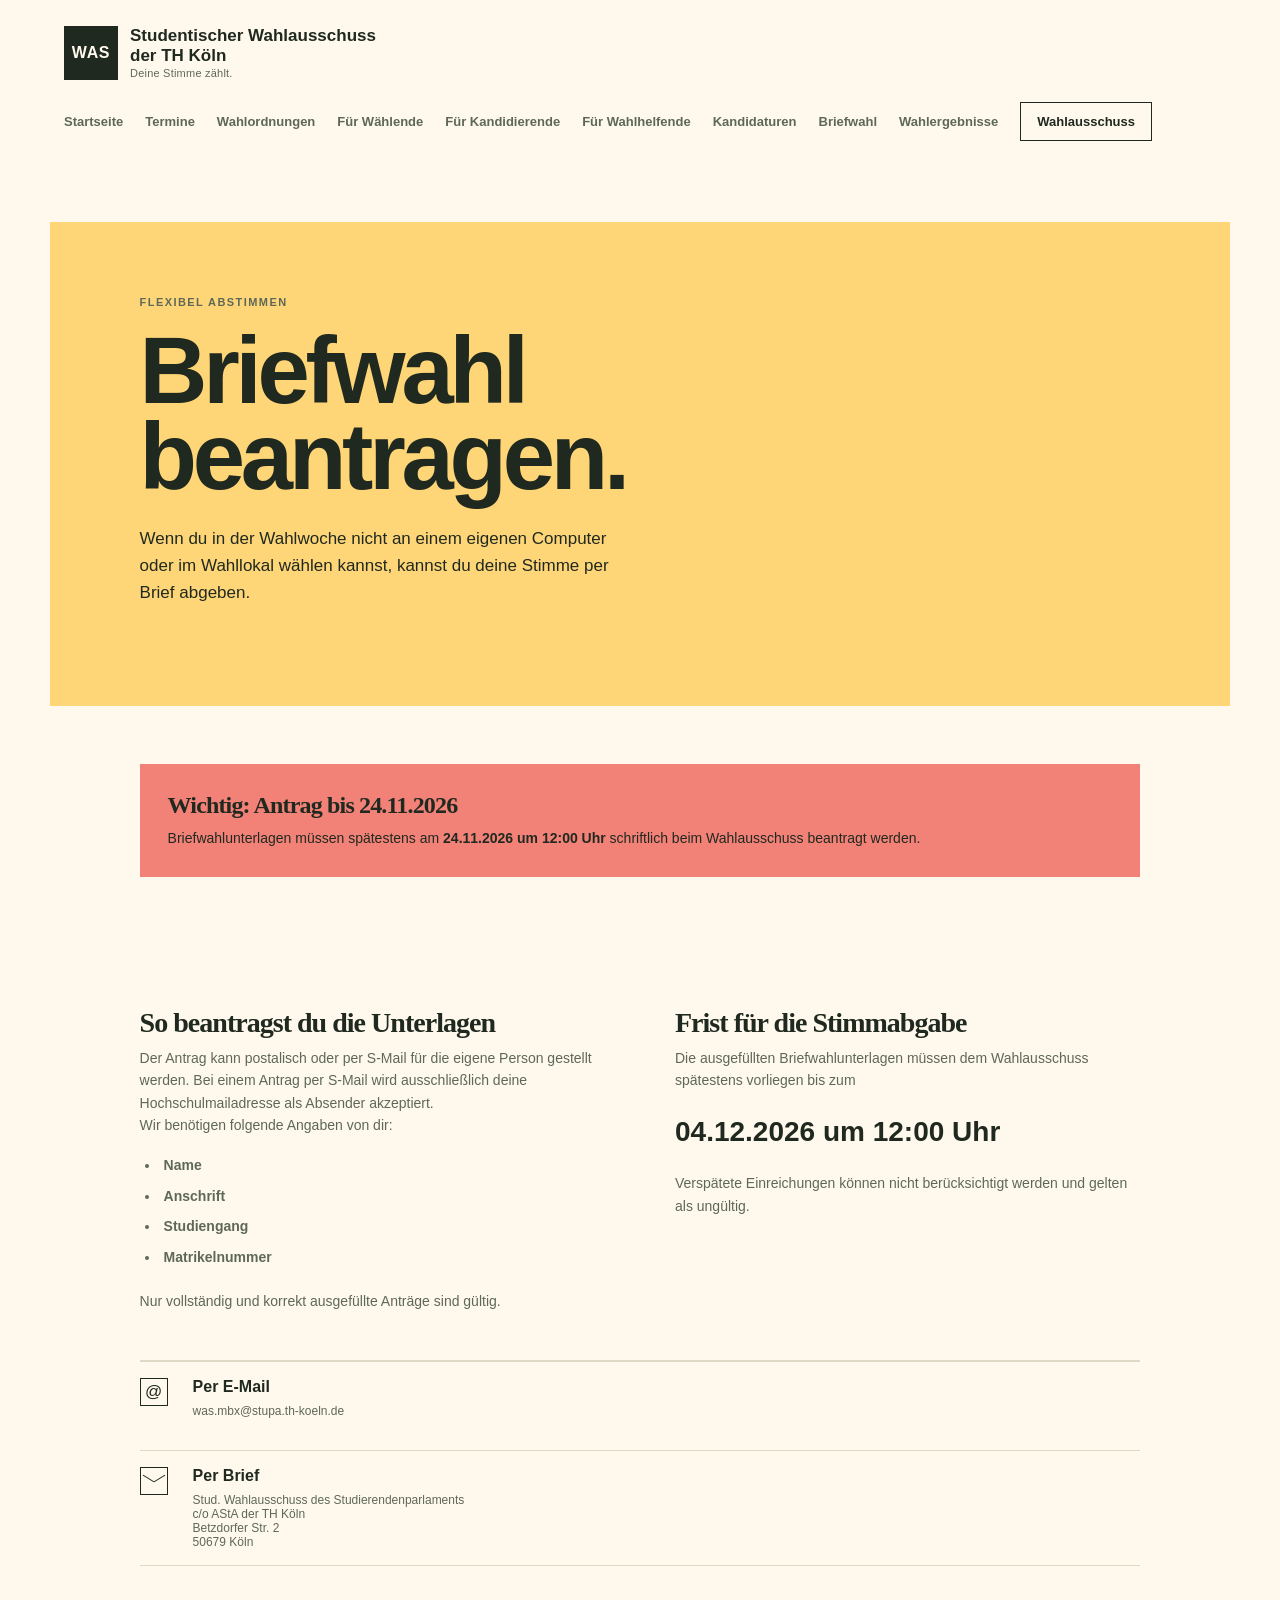
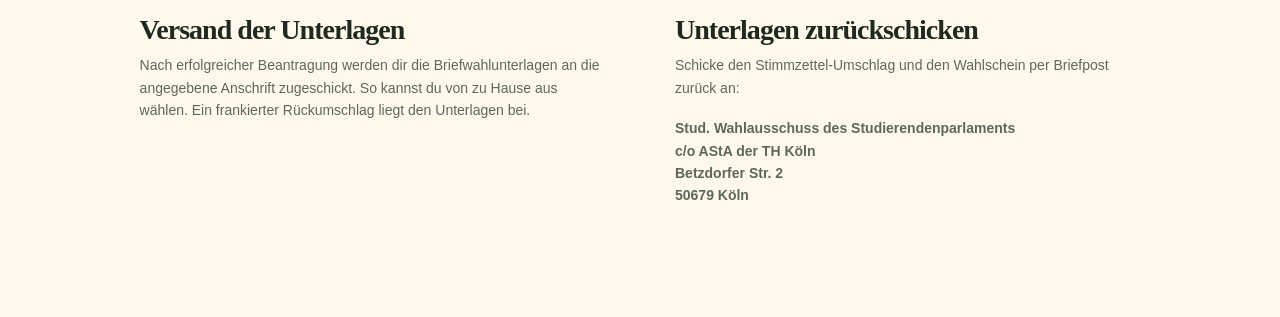
==== commit fdc2f9a2: "Fehlerkorrektur" ====
--- a/briefwahl.html
+++ b/briefwahl.html
@@ -49,8 +49,8 @@
           </div>
           <div>
             <h2>Frist für die Stimmabgabe</h2>
-            <p>Die ausgefüllten Briefwahlunterlagen müssen dem Wahlausschuss spätestens bis zum</p>
-            <p class="briefwahl-deadline"><strong>24.11.2026 um 12:00 Uhr</strong></p>
+            <p>Die ausgefüllten Briefwahlunterlagen müssen dem Wahlausschuss spätestens vorliegen bis zum</p>
+            <p class="briefwahl-deadline"><strong>04.12.2026 um 12:00 Uhr</strong></p>
             <p>Verspätete Einreichungen können nicht berücksichtigt werden und gelten als ungültig.</p>
           </div>
         </div>
